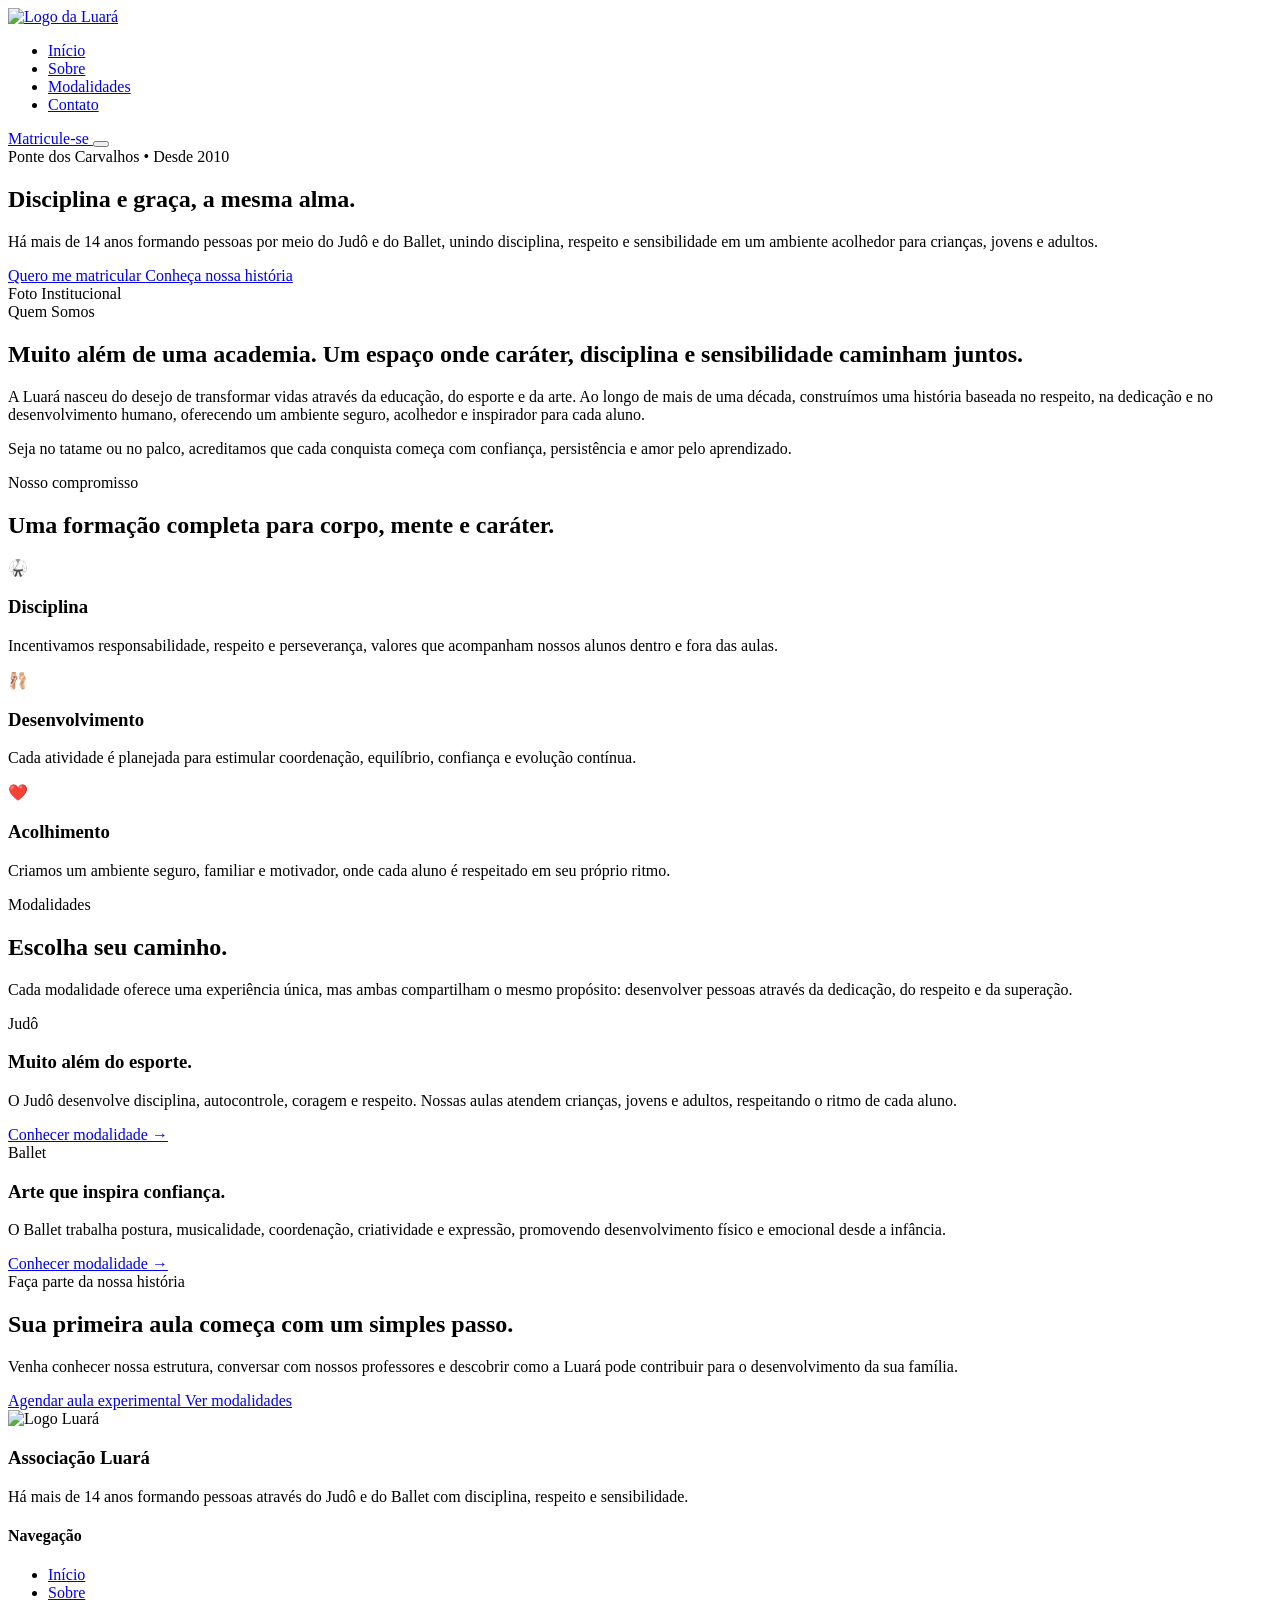
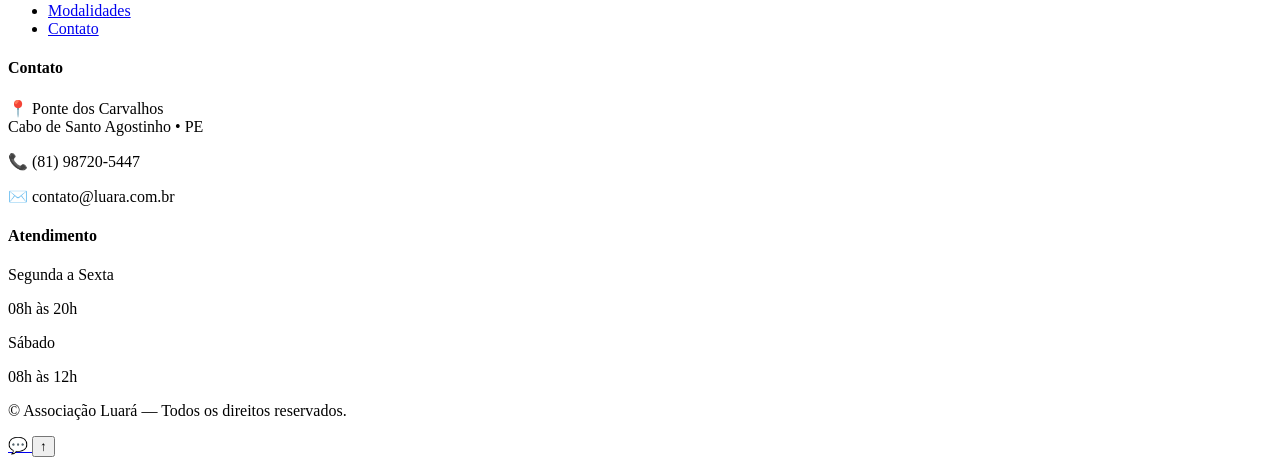
==== index.html @ c732d0c3 "Create index.html Initial creation of the index.html file with structure for a website promoting Lua" ====
<!DOCTYPE html>
<html lang="pt-BR">

<head>

    <meta charset="UTF-8">

    <meta name="viewport"
          content="width=device-width, initial-scale=1.0">

    <meta http-equiv="X-UA-Compatible"
          content="IE=edge">

    <title>Luará | Judô & Ballet em Ponte dos Carvalhos</title>

    <meta name="description"
          content="Há mais de 14 anos formando pessoas através do Judô e do Ballet em Ponte dos Carvalhos. Conheça a Luará e agende sua aula experimental.">

    <meta name="author"
          content="Luará">

    <meta name="theme-color"
          content="#150F0A">

    <meta property="og:type"
          content="website">

    <meta property="og:title"
          content="Luará | Judô & Ballet">

    <meta property="og:description"
          content="Disciplina e graça, a mesma alma.">

    <meta property="og:image"
          content="assets/images/og-image.jpg">

    <meta property="og:locale"
          content="pt_BR">

    <meta name="twitter:card"
          content="summary_large_image">

    <link rel="preconnect"
          href="https://fonts.googleapis.com">

    <link rel="preconnect"
          href="https://fonts.gstatic.com"
          crossorigin>

    <link href="https://fonts.googleapis.com/css2?family=Fraunces:wght@400;600;700;800&family=Inter:wght@300;400;500;600;700&display=swap"
          rel="stylesheet">

<link rel="stylesheet" href="css/style.css">

</head>
<body>

    <!-- =====================================================
         HEADER
    ====================================================== -->

    <header class="header"
            role="banner">
        <div class="container header-content">
            <a href="#inicio"
               class="logo"
               aria-label="Ir para o início">
                <img src="assets/logo/logo.jpeg"
                     alt="Logo da Luará">
            </a>
            <nav class="nav"
                 id="primary-navigation"
                 aria-label="Menu principal">
                <ul>
                    <li>
                        <a href="#inicio">
                            Início
                        </a>
                    </li>
                    <li>
                        <a href="#sobre">
                            Sobre
                        </a>
                    </li>
                    <li>
                        <a href="#modalidades">
                            Modalidades
                        </a>
                    </li>
                    <li>
                        <a href="#contato">
                            Contato
                        </a>
                    </li>
                </ul>
            </nav>
            <a href="#contato"
               class="btn btn-primary">
                Matricule-se
            </a>
            <button class="menu-toggle"
                    aria-label="Abrir menu"
                    aria-expanded="false"
                    aria-controls="primary-navigation">
                <span></span>
                <span></span>
                <span></span>
            </button>
        </div>
    </header>

    <!-- =====================================================
         MAIN
    ====================================================== -->

    <main>

        <!-- ===============================================
             HERO
        ================================================ -->

        <section id="inicio"
                 class="hero">
            <div class="container hero-grid">
                <div class="hero-text fade-up">
                    <span class="eyebrow">
                        Ponte dos Carvalhos • Desde 2010
                    </span>
                    <h1>
                        Disciplina e graça,
                        <span>a mesma alma.</span>
                    </h1>
                    <p>
                        Há mais de 14 anos formando pessoas por meio do Judô e do Ballet,
                        unindo disciplina, respeito e sensibilidade em um ambiente
                        acolhedor para crianças, jovens e adultos.
                    </p>
                    <div class="hero-buttons">
                        <a href="#contato"
                           class="btn btn-primary">
                            Quero me matricular
                        </a>
                        <a href="#sobre"
                           class="btn btn-secondary">
                            Conheça nossa história
                        </a>
                    </div>
                </div>
                <div class="hero-image fade-up">
                    <div class="enso">
                        <div class="placeholder"
                             aria-hidden="true">
                            <span>
                                Foto Institucional
                            </span>
                        </div>
                    </div>
                </div>
            </div>
        </section>

        <!-- ===============================================
             SOBRE
        ================================================ -->

        <section id="sobre"
                 class="about reveal">
            <div class="container">
                <span class="section-tag">
                    Quem Somos
                </span>
                <h2>
                    Muito além de uma academia.
                    Um espaço onde caráter, disciplina e sensibilidade
                    caminham juntos.
                </h2>
                <p>
                    A Luará nasceu do desejo de transformar vidas através da educação,
                    do esporte e da arte. Ao longo de mais de uma década, construímos
                    uma história baseada no respeito, na dedicação e no desenvolvimento
                    humano, oferecendo um ambiente seguro, acolhedor e inspirador para
                    cada aluno.
                </p>
                <p>
                    Seja no tatame ou no palco, acreditamos que cada conquista começa
                    com confiança, persistência e amor pelo aprendizado.
                </p>
            </div>
        </section>

                <!-- ===============================================
             DIFERENCIAIS
        ================================================ -->

        <section class="highlights reveal">
            <div class="container">
                <span class="section-tag">
                    Nosso compromisso
                </span>
                <h2>
                    Uma formação completa para corpo, mente e caráter.
                </h2>
                <div class="cards">
                    <article class="card">
                        <div class="icon-circle">
                            🥋
                        </div>
                        <h3>
                            Disciplina
                        </h3>
                        <p>
                            Incentivamos responsabilidade, respeito e perseverança,
                            valores que acompanham nossos alunos dentro e fora das aulas.
                        </p>
                    </article>
                    <article class="card">
                        <div class="icon-circle">
                            🩰
                        </div>
                        <h3>
                            Desenvolvimento
                        </h3>
                        <p>
                            Cada atividade é planejada para estimular coordenação,
                            equilíbrio, confiança e evolução contínua.
                        </p>
                    </article>
                    <article class="card">
                        <div class="icon-circle">
                            ❤️
                        </div>
                        <h3>
                            Acolhimento
                        </h3>
                        <p>
                            Criamos um ambiente seguro, familiar e motivador,
                            onde cada aluno é respeitado em seu próprio ritmo.
                        </p>
                    </article>
                </div>
            </div>
        </section>

        <!-- ===============================================
             MODALIDADES
        ================================================ -->

        <section id="modalidades"
                 class="modalities reveal">
            <div class="container">
                <span class="section-tag">
                    Modalidades
                </span>
                <h2>
                    Escolha seu caminho.
                </h2>
                <p class="section-description">
                    Cada modalidade oferece uma experiência única,
                    mas ambas compartilham o mesmo propósito:
                    desenvolver pessoas através da dedicação,
                    do respeito e da superação.
                </p>
                <div class="cards">
                    <article class="card">
                        <div class="badge">
                            Judô
                        </div>
                        <h3>
                            Muito além do esporte.
                        </h3>
                        <p>
                            O Judô desenvolve disciplina,
                            autocontrole, coragem e respeito.
                            Nossas aulas atendem crianças,
                            jovens e adultos, respeitando
                            o ritmo de cada aluno.
                        </p>
                        <a href="judo.html">
                            Conhecer modalidade →
                        </a>
                    </article>
                    <article class="card">
                        <div class="badge">
                            Ballet
                        </div>
                        <h3>
                            Arte que inspira confiança.
                        </h3>
                        <p>
                            O Ballet trabalha postura,
                            musicalidade, coordenação,
                            criatividade e expressão,
                            promovendo desenvolvimento físico
                            e emocional desde a infância.
                        </p>
                        <a href="ballet.html">
                            Conhecer modalidade →
                        </a>
                    </article>
                </div>
            </div>
        </section>

        <!-- ===============================================
             CTA
        ================================================ -->

        <section class="cta reveal">
            <div class="container">
                <span class="section-tag">
                    Faça parte da nossa história
                </span>
                <h2>
                    Sua primeira aula começa
                    com um simples passo.
                </h2>
                <p>
                    Venha conhecer nossa estrutura,
                    conversar com nossos professores
                    e descobrir como a Luará pode
                    contribuir para o desenvolvimento
                    da sua família.
                </p>
                <div class="hero-buttons">
                    <a href="#contato"
                       class="btn btn-primary">
                        Agendar aula experimental
                    </a>
                    <a href="#modalidades"
                       class="btn btn-secondary">
                        Ver modalidades
                    </a>
                </div>
            </div>
        </section>

                <!-- ===============================================
             FOOTER
        ================================================ -->

        <footer id="contato"
                class="footer"
                role="contentinfo">
            <div class="container footer-content">

                <!-- ==========================
                     Marca
                =========================== -->

                <div class="footer-brand">
                    <img src="assets/logo/logo.jpeg"
                         alt="Logo Luará"
                         class="footer-logo">
                    <h3>
                        Associação Luará
                    </h3>
                    <p>
                        Há mais de 14 anos formando pessoas através
                        do Judô e do Ballet com disciplina,
                        respeito e sensibilidade.
                    </p>
                </div>

                <!-- ==========================
                     Navegação
                =========================== -->

                <div class="footer-nav">
                    <h4>
                        Navegação
                    </h4>
                    <ul>
                        <li>
                            <a href="#inicio">
                                Início
                            </a>
                        </li>
                        <li>
                            <a href="#sobre">
                                Sobre
                            </a>
                        </li>
                        <li>
                            <a href="#modalidades">
                                Modalidades
                            </a>
                        </li>
                        <li>
                            <a href="#contato">
                                Contato
                            </a>
                        </li>
                    </ul>
                </div>

                <!-- ==========================
                     Contato
                =========================== -->

                <div class="footer-contact">
                    <h4>
                        Contato
                    </h4>
                    <p>
                        📍 Ponte dos Carvalhos<br>
                        Cabo de Santo Agostinho • PE
                    </p>
                    <p>
                        📞 (81) 98720-5447
                    </p>
                    <p>
                        ✉️ contato@luara.com.br
                    </p>
                </div>

                <!-- ==========================
                     Horário
                =========================== -->

                <div class="footer-hours">
                    <h4>
                        Atendimento
                    </h4>
                    <p>
                        Segunda a Sexta
                    </p>
                    <p>
                        08h às 20h
                    </p>
                    <p>
                        Sábado
                    </p>
                    <p>
                        08h às 12h
                    </p>
                </div>
            </div>

            <!-- ==========================
                 Rodapé Inferior
            =========================== -->

            <div class="footer-bottom">
                <div class="container">
                    <p>
                        © <span data-current-year></span>Associação Luará —
                        Todos os direitos reservados.
                    </p>
                </div>
            </div>
        </footer>
    </main>

    <!-- ===============================================
         BOTÃO WHATSAPP
    ================================================ -->

    <a class="whatsapp"
       href="https://wa.me/5581987205447"
       target="_blank"
       rel="noopener noreferrer"
       aria-label="Conversar pelo WhatsApp">
        💬
    </a>

    <!-- ===============================================
         VOLTAR AO TOPO
    ================================================ -->

    <button class="back-to-top"
            aria-label="Voltar ao topo">
        ↑
    </button>

    <!-- ===============================================
         JAVASCRIPT
    ================================================ -->

    <script defer src="js/menu.js"></script>
    <script defer src="js/scroll.js"></script>
    <script defer src="js/main.js"></script>

</body>
</html>
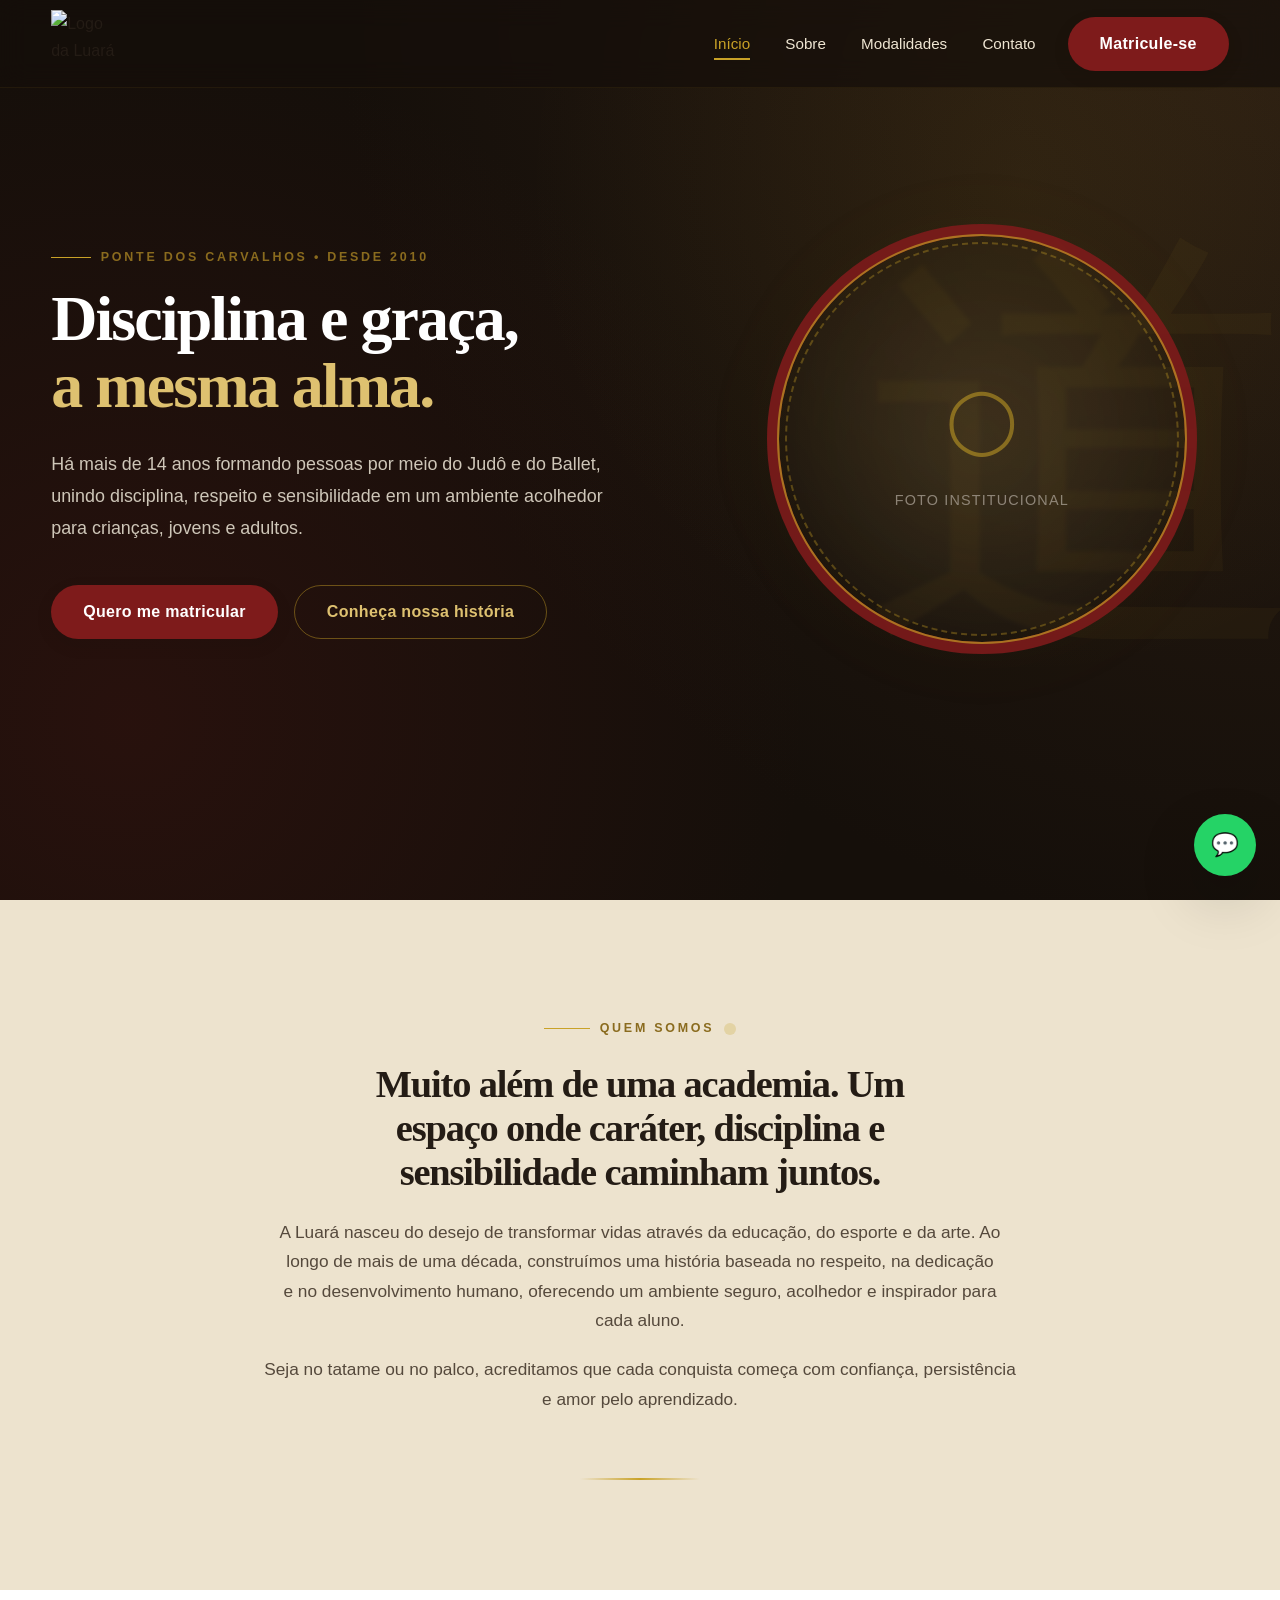
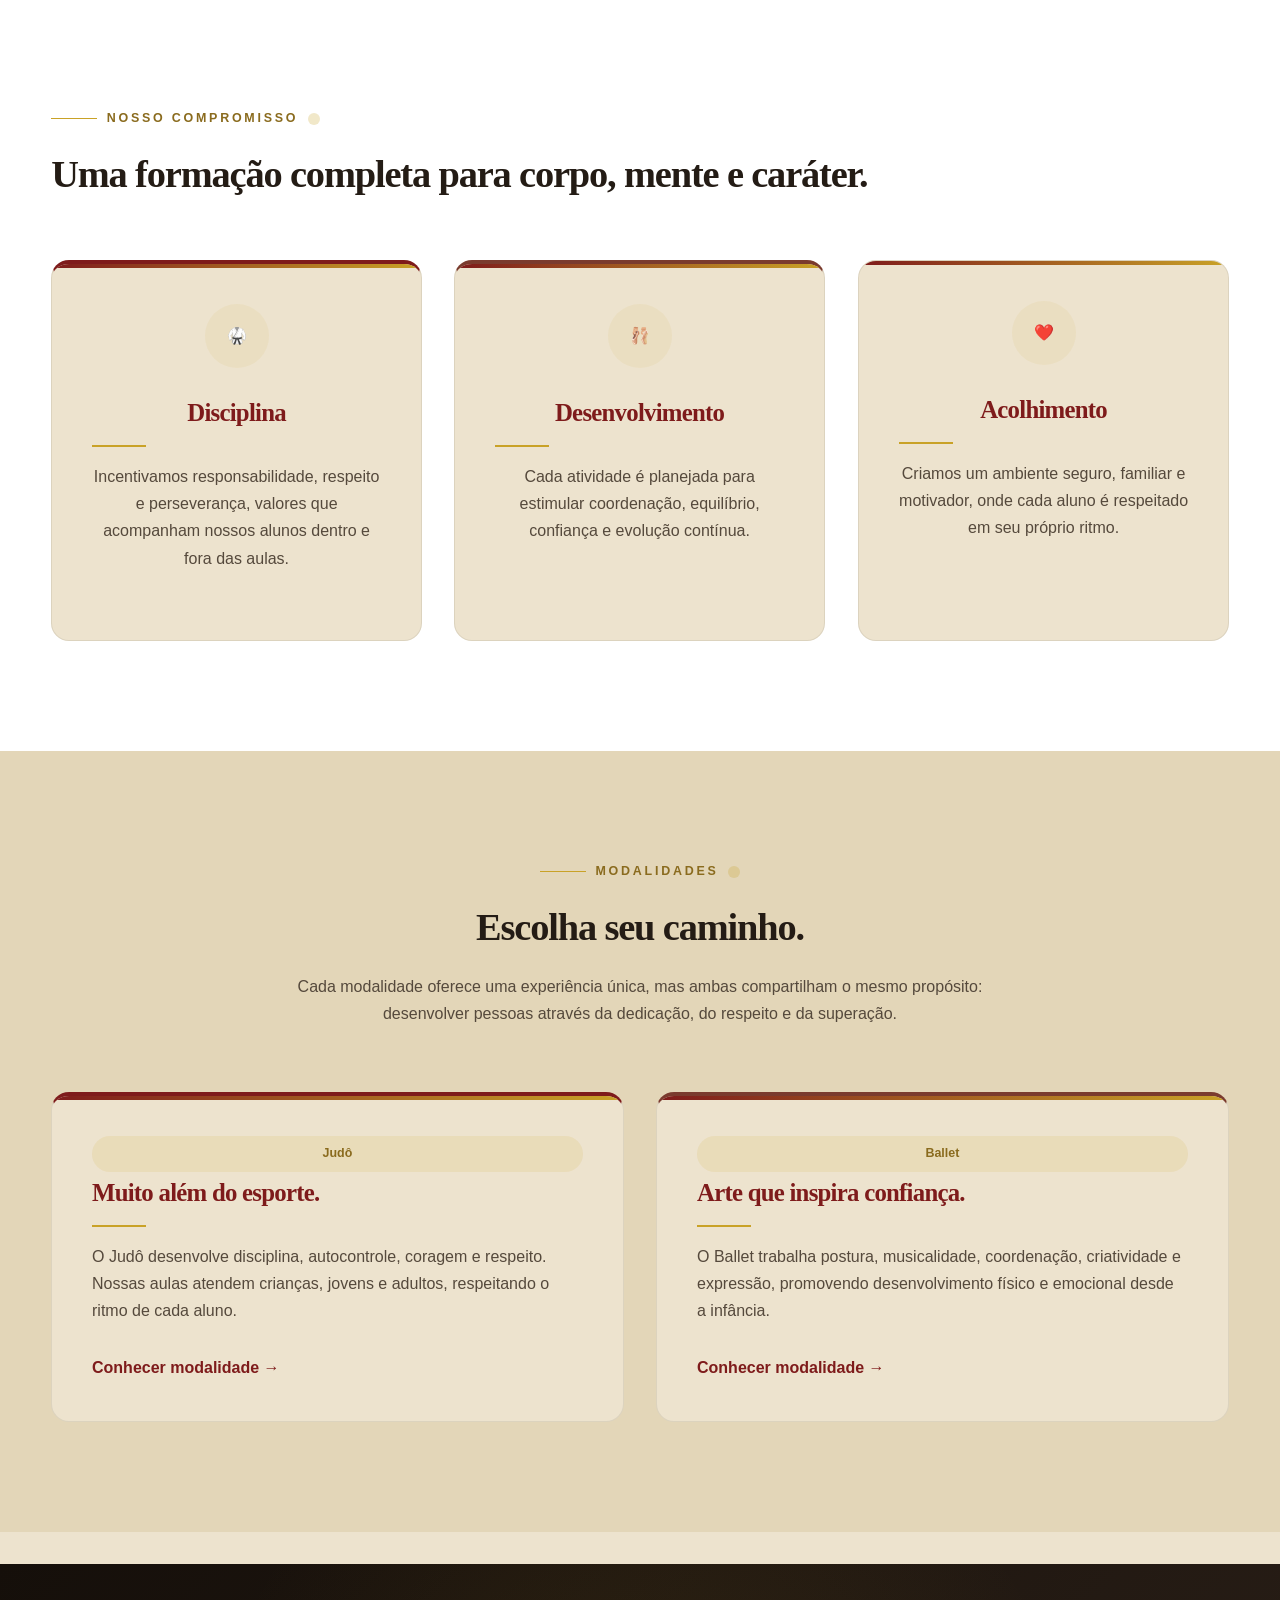
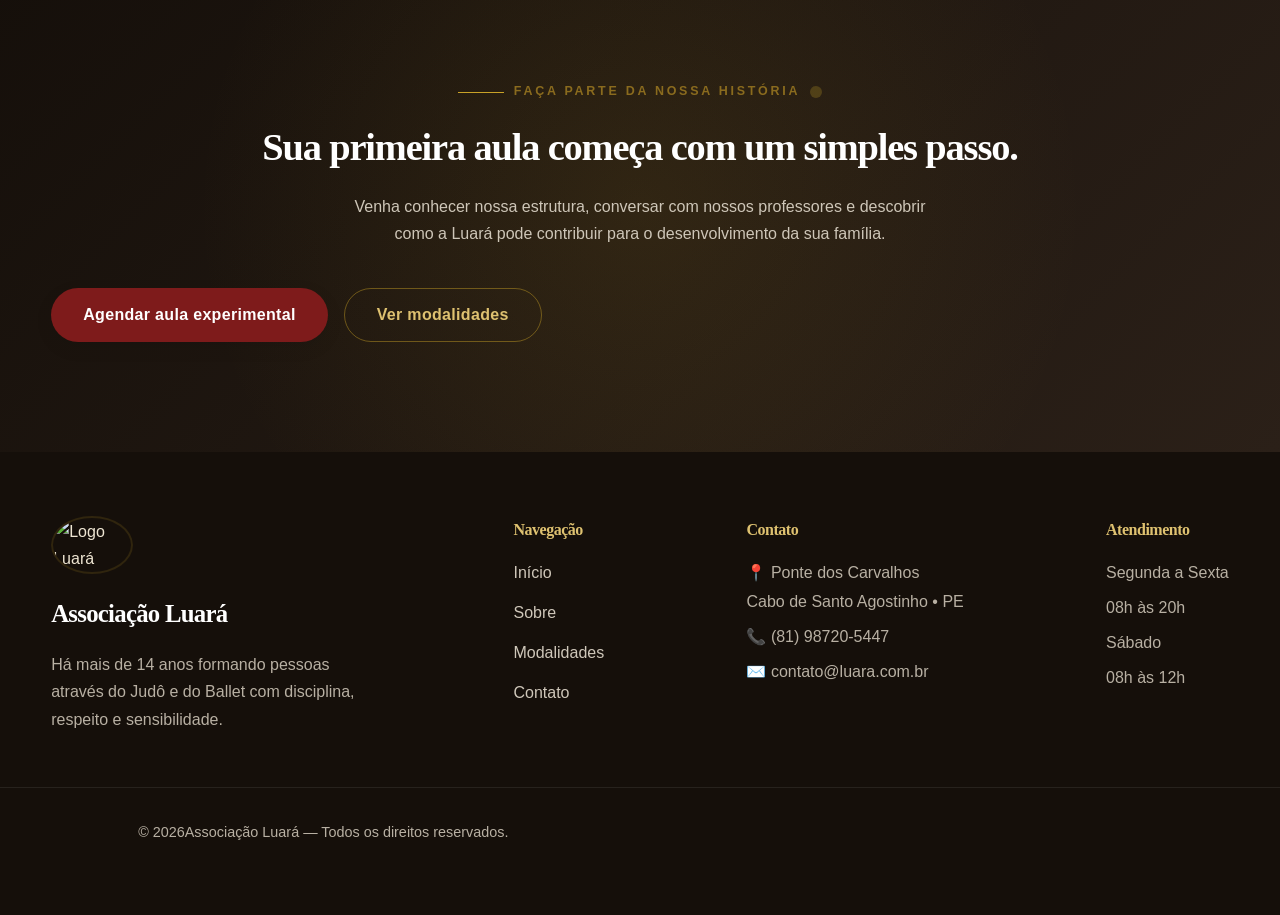
==== commit f38dca88: "Update stylesheet and script paths to assets" ====
--- a/index.html
+++ b/index.html
@@ -50,7 +50,7 @@
     <link href="https://fonts.googleapis.com/css2?family=Fraunces:wght@400;600;700;800&family=Inter:wght@300;400;500;600;700&display=swap"
           rel="stylesheet">
 
-<link rel="stylesheet" href="css/style.css">
+<link rel="stylesheet" href="assets/css/style.css">
 
 </head>
 <body>
@@ -476,9 +476,9 @@
          JAVASCRIPT
     ================================================ -->
 
-    <script defer src="js/menu.js"></script>
-    <script defer src="js/scroll.js"></script>
-    <script defer src="js/main.js"></script>
+    <script defer src="assets/js/menu.js"></script>
+    <script defer src="assets/js/scroll.js"></script>
+    <script defer src="assets/js/main.js"></script>
 
 </body>
 </html>
--- a/assets/css/style.css
+++ b/assets/css/style.css
@@ -0,0 +1,34 @@
+/*
+|--------------------------------------------------------------------------
+| Abstracts
+|--------------------------------------------------------------------------
+*/
+
+@import url("./abstratos/variaveis.css");
+
+/*
+|--------------------------------------------------------------------------
+| Base
+|--------------------------------------------------------------------------
+*/
+
+@import url("./base/reset.css");
+@import url("./base/base.css");
+
+/*
+|--------------------------------------------------------------------------
+| Components
+|--------------------------------------------------------------------------
+*/
+
+@import url("./componentes/componentes.css");
+
+/*
+|--------------------------------------------------------------------------
+| Layout
+|--------------------------------------------------------------------------
+*/
+
+@import url("./layout/layout.css");
+@import url("./layout/secoes.css");
+@import url("./layout/inclusao.css");
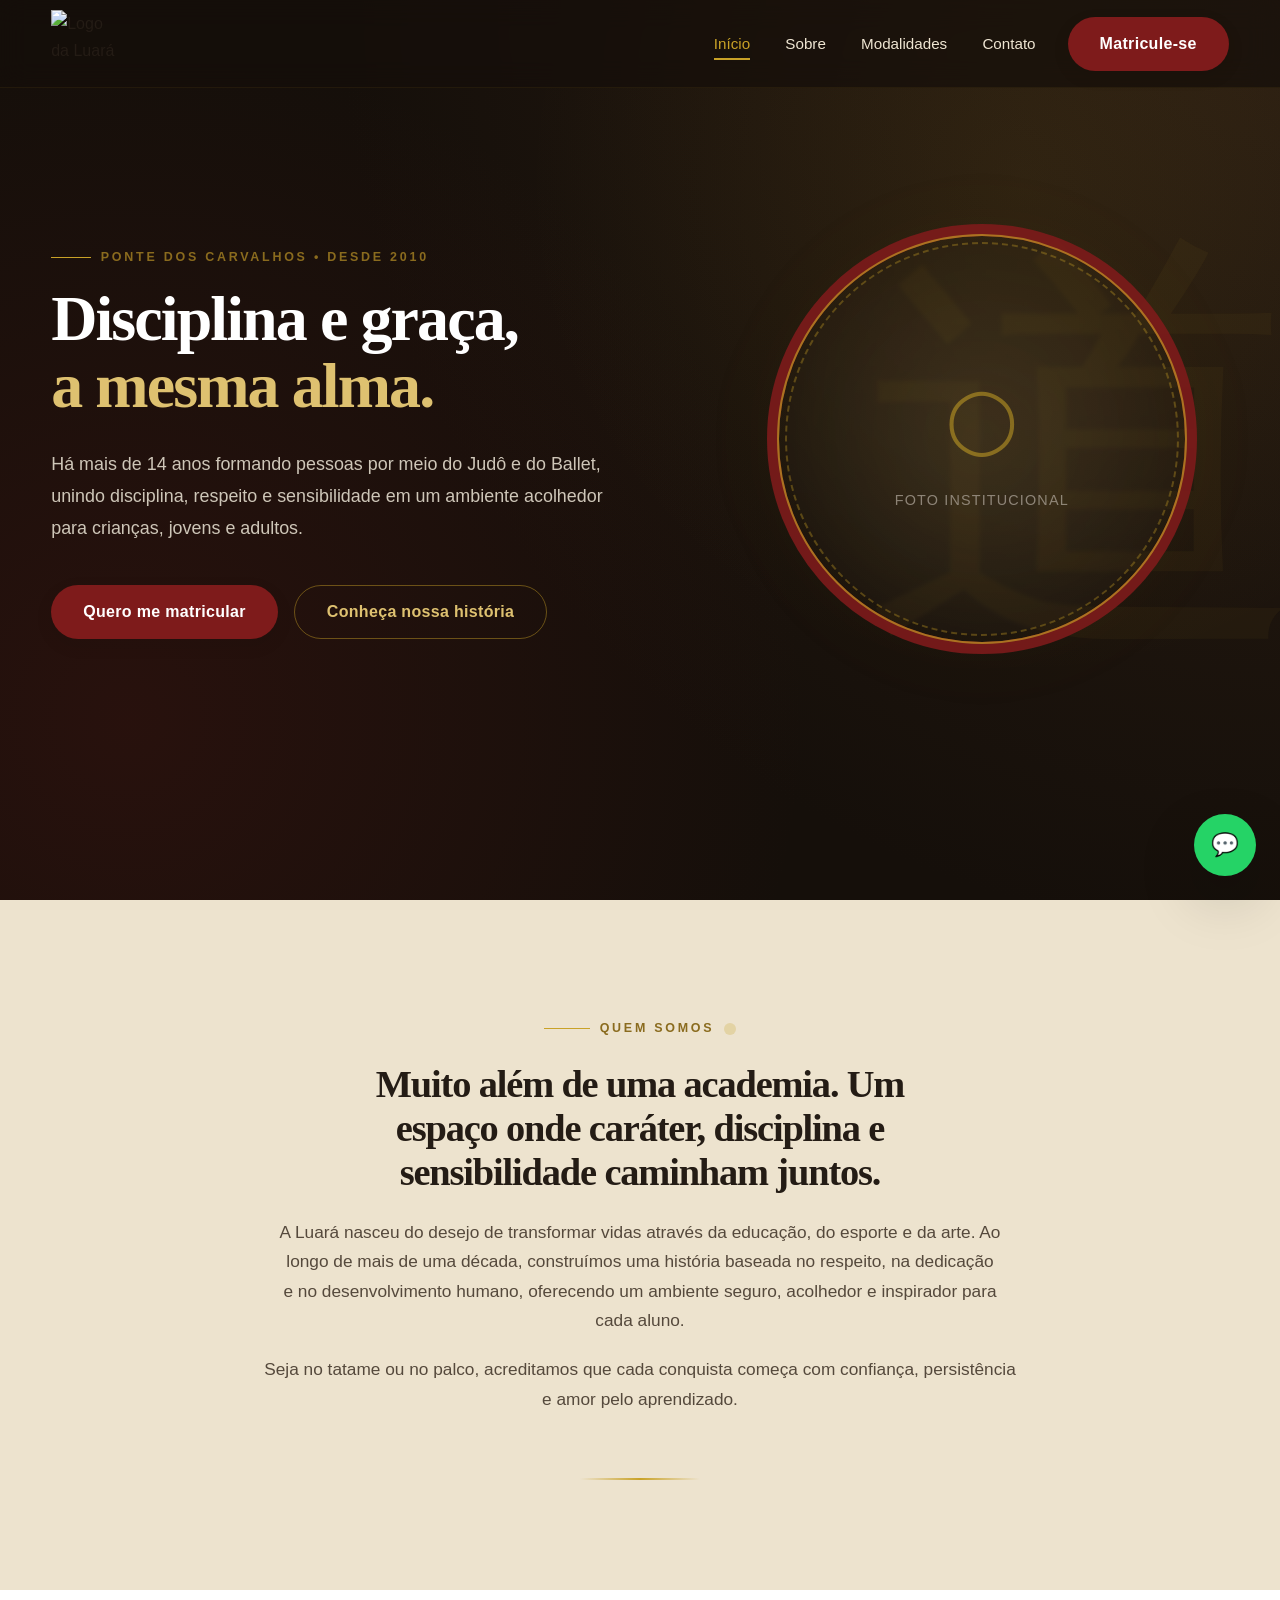
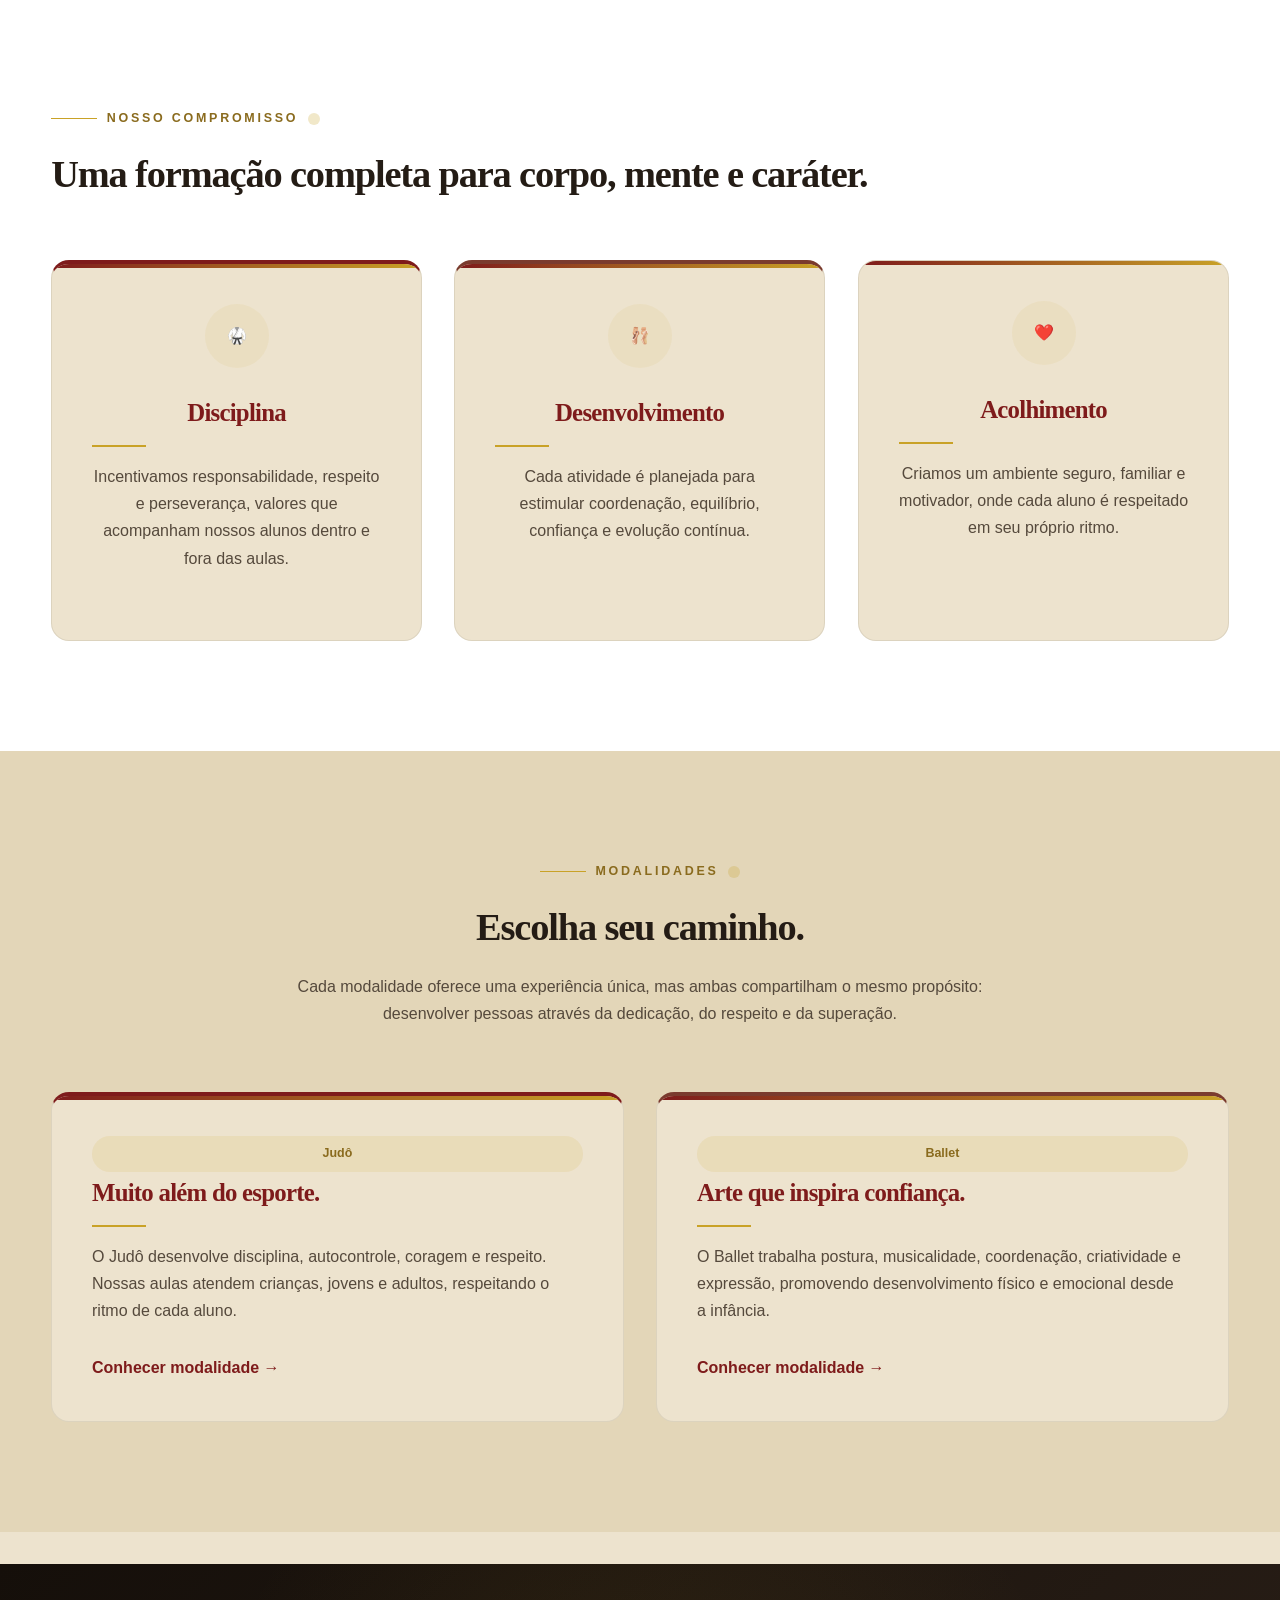
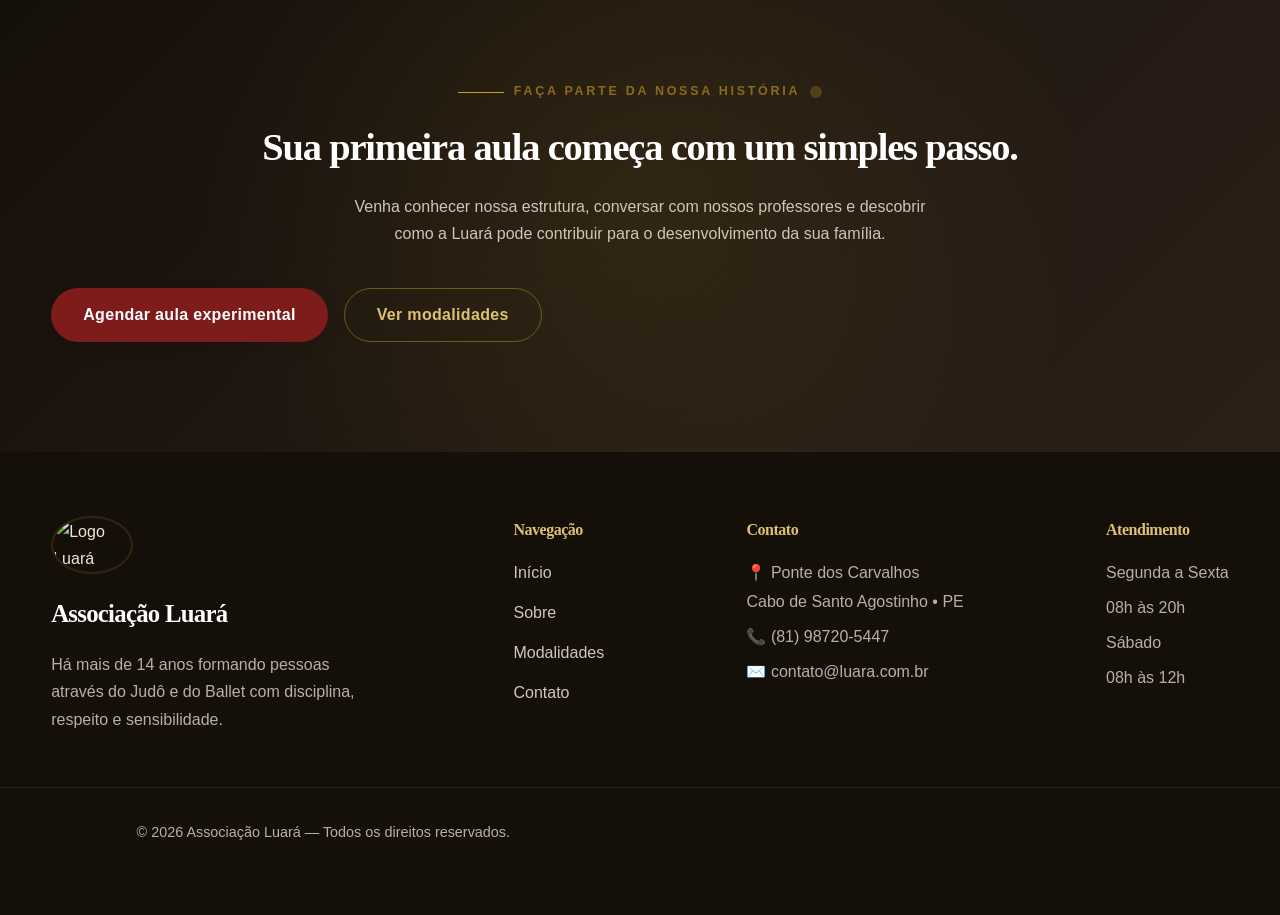
==== commit 7ee65e71: "Fix footer copyright spacing issue" ====
--- a/index.html
+++ b/index.html
@@ -443,7 +443,7 @@
             <div class="footer-bottom">
                 <div class="container">
                     <p>
-                        © <span data-current-year></span>Associação Luará —
+                        © <span data-current-year></span> Associação Luará —
                         Todos os direitos reservados.
                     </p>
                 </div>
